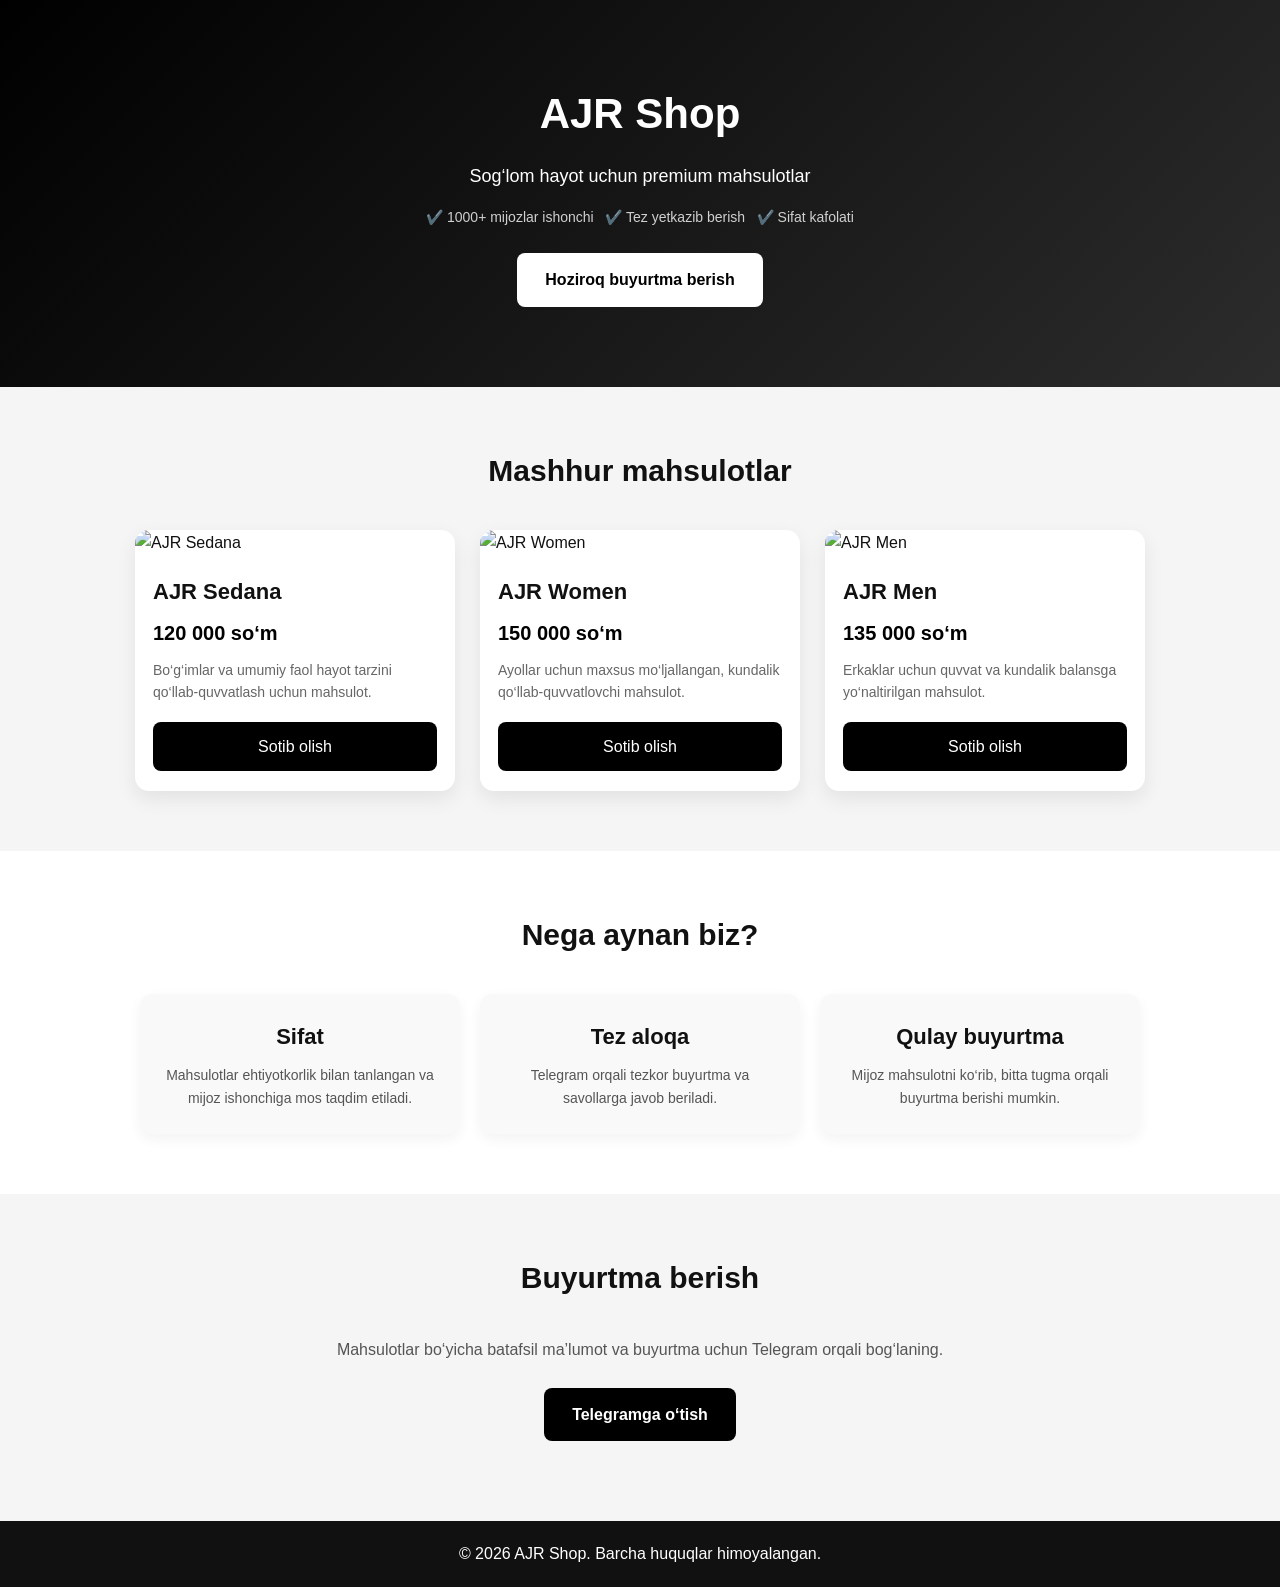
==== index.html @ 9fc3b3c9 "Add files via upload" ====
<!DOCTYPE html>
<html lang="uz">
<head>
    <meta charset="UTF-8">
    <meta name="viewport" content="width=device-width, initial-scale=1.0">
    <title>AJR Shop</title>
    <link rel="stylesheet" href="style.css">
</head>
<body>

    <header class="hero">
        <div class="container">
            <h1>AJR Shop</h1>
            <p class="subtitle">Sog‘lom hayot uchun premium mahsulotlar</p>
            <p class="trust-text">✔️ 1000+ mijozlar ishonchi &nbsp; ✔️ Tez yetkazib berish &nbsp; ✔️ Sifat kafolati</p>
            <a href="https://t.me/username" target="_blank" class="hero-btn">Hoziroq buyurtma berish</a>
        </div>
    </header>

    <section class="products-section">
        <div class="container">
            <h2 class="section-title">Mashhur mahsulotlar</h2>

            <div class="products">

                <div class="card">
                    <img src="https://via.placeholder.com/300x220" alt="AJR Sedana">
                    <h3>AJR Sedana</h3>
                    <p class="price">120 000 so‘m</p>
                    <p class="desc">Bo‘g‘imlar va umumiy faol hayot tarzini qo‘llab-quvvatlash uchun mahsulot.</p>
                    <a href="https://t.me/username" target="_blank" class="buy-btn">Sotib olish</a>
                </div>

                <div class="card">
                    <img src="https://via.placeholder.com/300x220" alt="AJR Women">
                    <h3>AJR Women</h3>
                    <p class="price">150 000 so‘m</p>
                    <p class="desc">Ayollar uchun maxsus mo‘ljallangan, kundalik qo‘llab-quvvatlovchi mahsulot.</p>
                    <a href="https://t.me/username" target="_blank" class="buy-btn">Sotib olish</a>
                </div>

                <div class="card">
                    <img src="https://via.placeholder.com/300x220" alt="AJR Men">
                    <h3>AJR Men</h3>
                    <p class="price">135 000 so‘m</p>
                    <p class="desc">Erkaklar uchun quvvat va kundalik balansga yo‘naltirilgan mahsulot.</p>
                    <a href="https://t.me/username" target="_blank" class="buy-btn">Sotib olish</a>
                </div>

            </div>
        </div>
    </section>

    <section class="about-section">
        <div class="container">
            <h2 class="section-title">Nega aynan biz?</h2>
            <div class="features">
                <div class="feature-box">
                    <h3>Sifat</h3>
                    <p>Mahsulotlar ehtiyotkorlik bilan tanlangan va mijoz ishonchiga mos taqdim etiladi.</p>
                </div>
                <div class="feature-box">
                    <h3>Tez aloqa</h3>
                    <p>Telegram orqali tezkor buyurtma va savollarga javob beriladi.</p>
                </div>
                <div class="feature-box">
                    <h3>Qulay buyurtma</h3>
                    <p>Mijoz mahsulotni ko‘rib, bitta tugma orqali buyurtma berishi mumkin.</p>
                </div>
            </div>
        </div>
    </section>

    <section class="contact-section">
        <div class="container">
            <h2 class="section-title">Buyurtma berish</h2>
            <p class="contact-text">Mahsulotlar bo‘yicha batafsil ma’lumot va buyurtma uchun Telegram orqali bog‘laning.</p>
            <a href="https://t.me/username" target="_blank" class="contact-btn">Telegramga o‘tish</a>
        </div>
    </section>

    <footer>
        <div class="container">
            <p>© 2026 AJR Shop. Barcha huquqlar himoyalangan.</p>
        </div>
    </footer>

</body>
</html>
---- style.css ----
* {
    margin: 0;
    padding: 0;
    box-sizing: border-box;
}

body {
    font-family: Arial, sans-serif;
    background: #f5f5f5;
    color: #111;
    line-height: 1.6;
}

.container {
    width: 90%;
    max-width: 1100px;
    margin: 0 auto;
}

.hero {
    background: linear-gradient(135deg, #000, #2c2c2c);
    color: white;
    text-align: center;
    padding: 80px 20px;
}

.hero h1 {
    font-size: 42px;
    margin-bottom: 15px;
}

.subtitle {
    font-size: 18px;
    margin-bottom: 15px;
}

.trust-text {
    font-size: 14px;
    color: #d0d0d0;
    margin-bottom: 25px;
}

.hero-btn {
    display: inline-block;
    background: white;
    color: black;
    text-decoration: none;
    padding: 14px 28px;
    border-radius: 8px;
    font-weight: bold;
    transition: 0.3s;
}

.hero-btn:hover {
    background: #dddddd;
}

.products-section {
    padding: 60px 0;
}

.section-title {
    text-align: center;
    font-size: 30px;
    margin-bottom: 35px;
}

.products {
    display: flex;
    gap: 25px;
    justify-content: center;
    flex-wrap: wrap;
}

.card {
    background: white;
    width: 320px;
    border-radius: 14px;
    overflow: hidden;
    box-shadow: 0 8px 20px rgba(0, 0, 0, 0.08);
    transition: 0.3s;
}

.card:hover {
    transform: translateY(-6px);
}

.card img {
    width: 100%;
    display: block;
}

.card h3 {
    font-size: 22px;
    margin: 18px 18px 8px;
}

.price {
    font-size: 20px;
    font-weight: bold;
    color: #000;
    margin: 0 18px 10px;
}

.desc {
    font-size: 14px;
    color: #666;
    margin: 0 18px 18px;
}

.buy-btn {
    display: block;
    margin: 0 18px 20px;
    text-align: center;
    background: black;
    color: white;
    text-decoration: none;
    padding: 12px;
    border-radius: 8px;
    transition: 0.3s;
}

.buy-btn:hover {
    background: #333;
}

.about-section {
    background: white;
    padding: 60px 0;
}

.features {
    display: flex;
    gap: 20px;
    flex-wrap: wrap;
    justify-content: center;
}

.feature-box {
    background: #f9f9f9;
    width: 320px;
    padding: 25px;
    border-radius: 12px;
    box-shadow: 0 5px 14px rgba(0, 0, 0, 0.05);
    text-align: center;
}

.feature-box h3 {
    margin-bottom: 10px;
    font-size: 22px;
}

.feature-box p {
    color: #555;
    font-size: 14px;
}

.contact-section {
    padding: 60px 0;
    text-align: center;
}

.contact-text {
    max-width: 650px;
    margin: 0 auto 25px;
    color: #555;
    font-size: 16px;
}

.contact-btn {
    display: inline-block;
    background: black;
    color: white;
    text-decoration: none;
    padding: 14px 28px;
    border-radius: 8px;
    font-weight: bold;
    transition: 0.3s;
}

.contact-btn:hover {
    background: #333;
}

footer {
    background: #111;
    color: white;
    text-align: center;
    padding: 20px 0;
    margin-top: 20px;
}

@media (max-width: 768px) {
    .hero h1 {
        font-size: 30px;
    }

    .subtitle {
        font-size: 16px;
    }

    .section-title {
        font-size: 24px;
    }

    .card,
    .feature-box {
        width: 100%;
        max-width: 360px;
    }
}
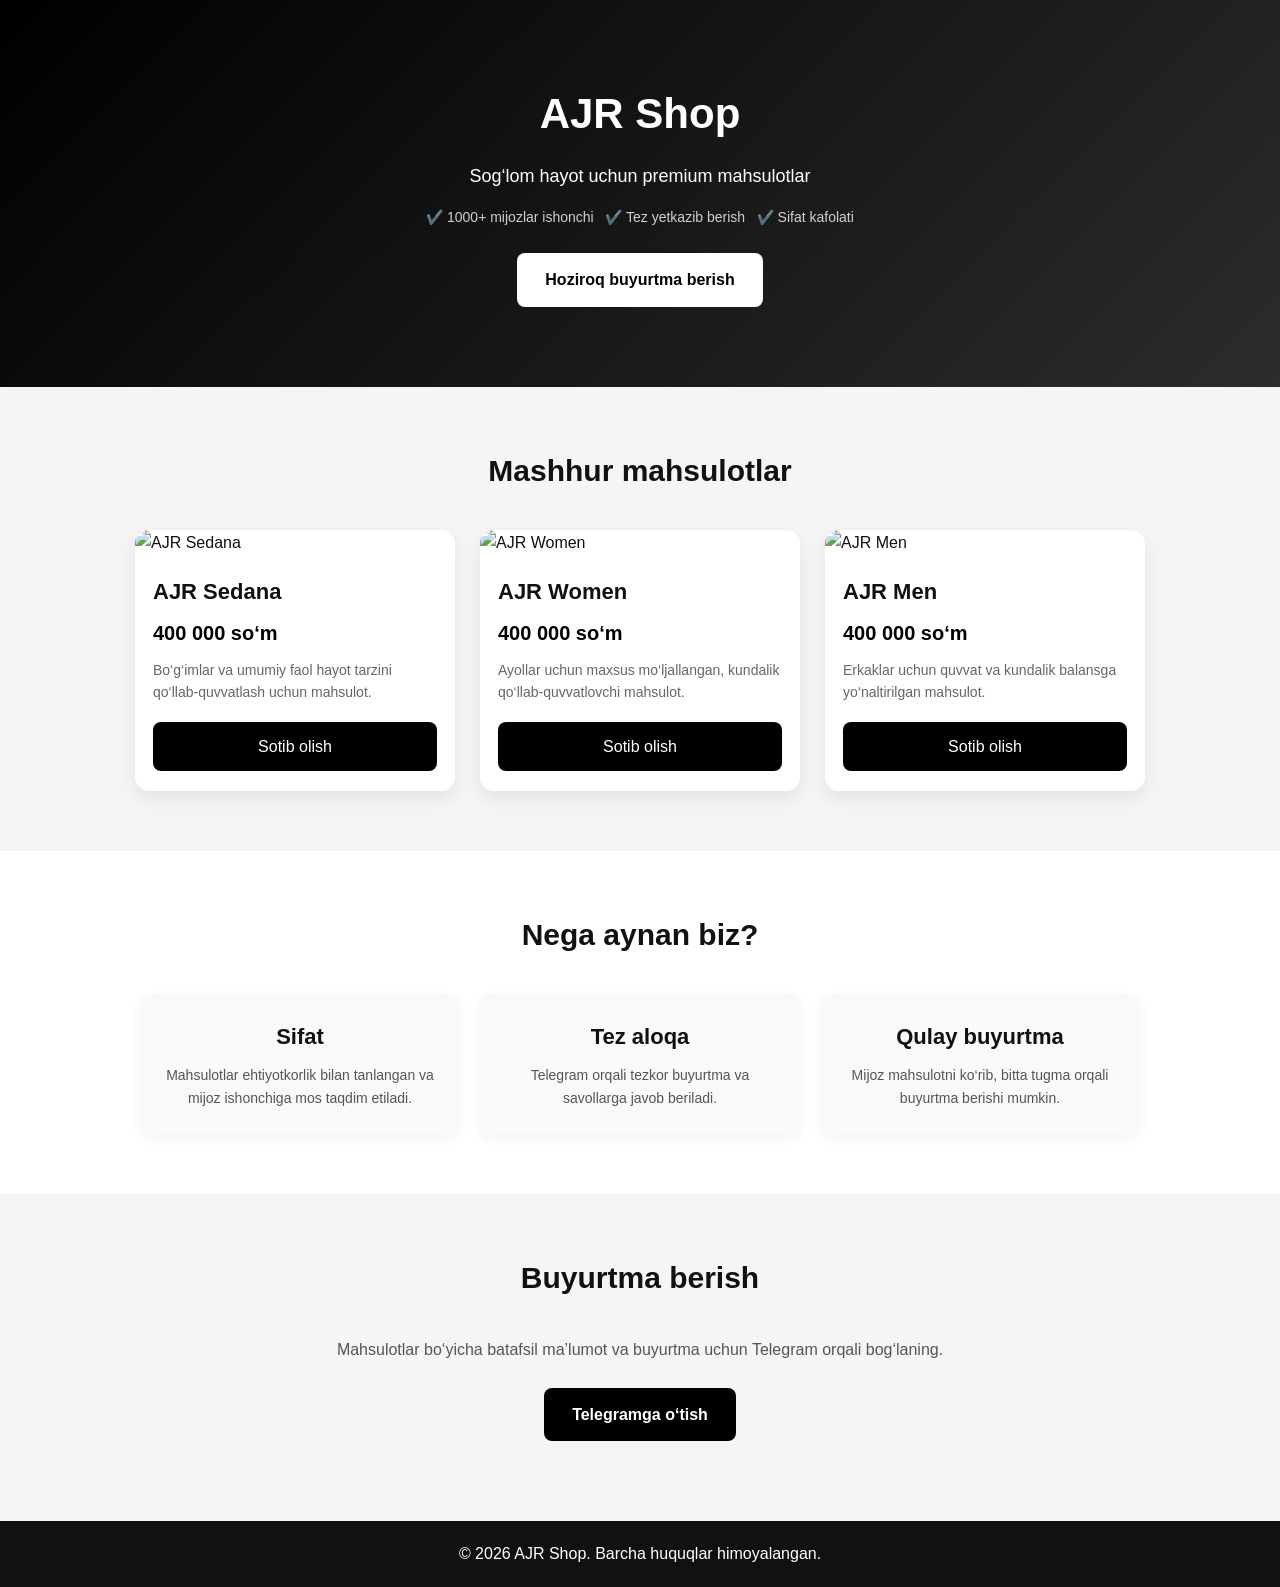
==== commit eac87cf0: "Replace placeholder images with actual product images Updated product images in the HTML file." ====
--- a/index.html
+++ b/index.html
@@ -13,7 +13,7 @@
             <h1>AJR Shop</h1>
             <p class="subtitle">Sog‘lom hayot uchun premium mahsulotlar</p>
             <p class="trust-text">✔️ 1000+ mijozlar ishonchi &nbsp; ✔️ Tez yetkazib berish &nbsp; ✔️ Sifat kafolati</p>
-            <a href="https://t.me/username" target="_blank" class="hero-btn">Hoziroq buyurtma berish</a>
+            <a href="https://t.me/ajrsedana_admin" target="_blank" class="hero-btn">Hoziroq buyurtma berish</a>
         </div>
     </header>
 
@@ -24,27 +24,27 @@
             <div class="products">
 
                 <div class="card">
-                    <img src="https://via.placeholder.com/300x220" alt="AJR Sedana">
+                    <img src="images/sedana.jpg" alt="AJR Sedana">
                     <h3>AJR Sedana</h3>
-                    <p class="price">120 000 so‘m</p>
+                    <p class="price">400 000 so‘m</p>
                     <p class="desc">Bo‘g‘imlar va umumiy faol hayot tarzini qo‘llab-quvvatlash uchun mahsulot.</p>
-                    <a href="https://t.me/username" target="_blank" class="buy-btn">Sotib olish</a>
+                    <a href="https://t.me/ajrsedana_admin" target="_blank" class="buy-btn">Sotib olish</a>
                 </div>
 
                 <div class="card">
-                    <img src="https://via.placeholder.com/300x220" alt="AJR Women">
+                    <img src="images/women.jpg" alt="AJR Women">
                     <h3>AJR Women</h3>
-                    <p class="price">150 000 so‘m</p>
+                    <p class="price">400 000 so‘m</p>
                     <p class="desc">Ayollar uchun maxsus mo‘ljallangan, kundalik qo‘llab-quvvatlovchi mahsulot.</p>
-                    <a href="https://t.me/username" target="_blank" class="buy-btn">Sotib olish</a>
+                    <a href="https://t.me/ajrsedana_admin" target="_blank" class="buy-btn">Sotib olish</a>
                 </div>
 
                 <div class="card">
-                    <img src="https://via.placeholder.com/300x220" alt="AJR Men">
+                    <img src="images/men.jpg" alt="AJR Men">
                     <h3>AJR Men</h3>
-                    <p class="price">135 000 so‘m</p>
+                    <p class="price">400 000 so‘m</p>
                     <p class="desc">Erkaklar uchun quvvat va kundalik balansga yo‘naltirilgan mahsulot.</p>
-                    <a href="https://t.me/username" target="_blank" class="buy-btn">Sotib olish</a>
+                    <a href="https://t.me/ajrsedana_admin" target="_blank" class="buy-btn">Sotib olish</a>
                 </div>
 
             </div>
@@ -75,7 +75,7 @@
         <div class="container">
             <h2 class="section-title">Buyurtma berish</h2>
             <p class="contact-text">Mahsulotlar bo‘yicha batafsil ma’lumot va buyurtma uchun Telegram orqali bog‘laning.</p>
-            <a href="https://t.me/username" target="_blank" class="contact-btn">Telegramga o‘tish</a>
+            <a href="https://t.me/ajrsedana_admin" target="_blank" class="contact-btn">Telegramga o‘tish</a>
         </div>
     </section>
 
@@ -86,4 +86,4 @@
     </footer>
 
 </body>
-</html>+</html>
